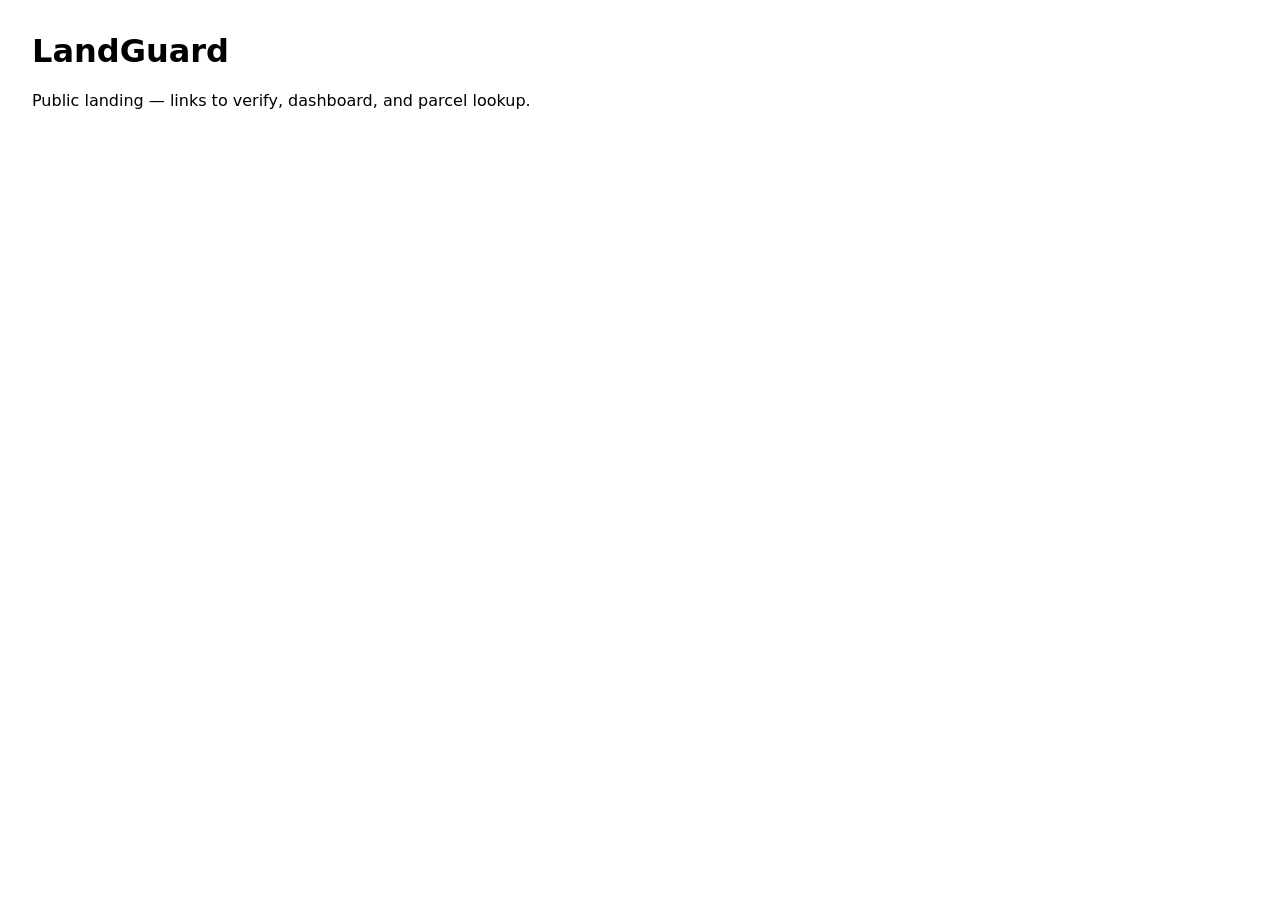
==== landguard/frontend/index.html @ 3344381e "feat: build LANDGUARD land verification foundation - add FastAPI backend and persistence layer - add" ====
<!doctype html>
<html lang="en">
  <head>
    <meta charset="utf-8" />
    <title>LandGuard</title>
    <link rel="stylesheet" href="css/main.css" />
  </head>
  <body>
    <h1>LandGuard</h1>
    <p>Public landing — links to verify, dashboard, and parcel lookup.</p>
    <script src="js/main.js"></script>
  </body>
</html>
---- landguard/frontend/css/main.css ----
/* Placeholder. Real design comes after the verification engine is solid. */
body { font-family: system-ui, sans-serif; margin: 2rem; }
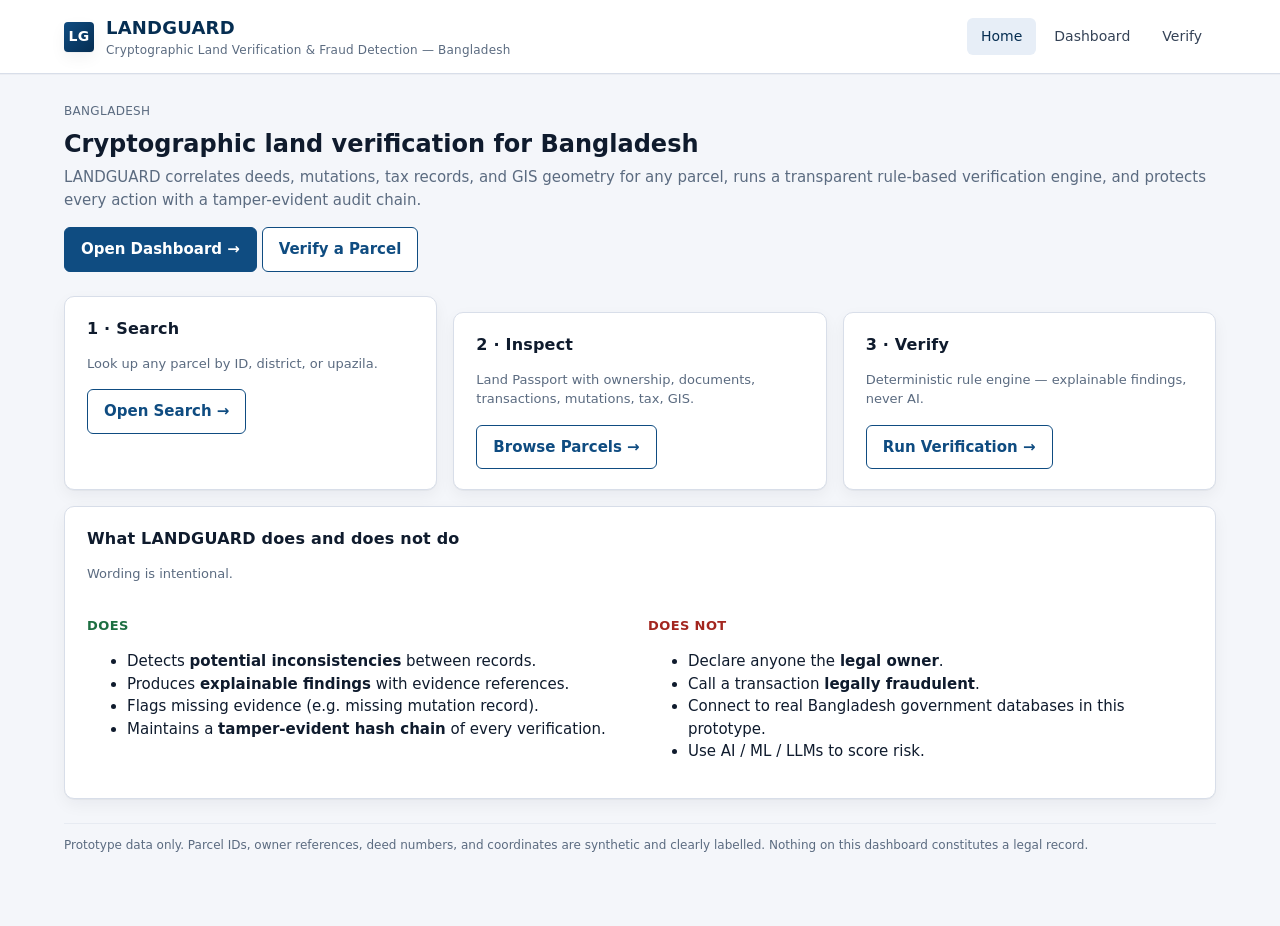
==== commit 8cd4f36d: "feat: add GIS land passport and verification dashboard - add interactive synthetic parcel map with L" ====
--- a/landguard/frontend/index.html
+++ b/landguard/frontend/index.html
@@ -2,12 +2,82 @@
 <html lang="en">
   <head>
     <meta charset="utf-8" />
-    <title>LandGuard</title>
+    <meta name="viewport" content="width=device-width,initial-scale=1" />
+    <title>LANDGUARD — Cryptographic Land Verification &amp; Fraud Detection</title>
     <link rel="stylesheet" href="css/main.css" />
   </head>
   <body>
-    <h1>LandGuard</h1>
-    <p>Public landing — links to verify, dashboard, and parcel lookup.</p>
-    <script src="js/main.js"></script>
+    <div id="nav"></div>
+
+    <div class="page">
+      <div class="page-header">
+        <div>
+          <div class="breadcrumb">Bangladesh</div>
+          <h1>Cryptographic land verification for Bangladesh</h1>
+          <p>
+            LANDGUARD correlates deeds, mutations, tax records, and GIS geometry for any parcel,
+            runs a transparent rule-based verification engine, and protects every action with a
+            tamper-evident audit chain.
+          </p>
+        </div>
+        <div>
+          <a class="btn" href="dashboard.html">Open Dashboard →</a>
+          <a class="btn secondary" href="verify.html">Verify a Parcel</a>
+        </div>
+      </div>
+
+      <div class="grid cols-3">
+        <section class="section">
+          <h2>1 · Search</h2>
+          <p class="subtle">Look up any parcel by ID, district, or upazila.</p>
+          <a class="btn secondary" href="verify.html">Open Search →</a>
+        </section>
+        <section class="section">
+          <h2>2 · Inspect</h2>
+          <p class="subtle">Land Passport with ownership, documents, transactions, mutations, tax, GIS.</p>
+          <a class="btn secondary" href="dashboard.html">Browse Parcels →</a>
+        </section>
+        <section class="section">
+          <h2>3 · Verify</h2>
+          <p class="subtle">Deterministic rule engine — explainable findings, never AI.</p>
+          <a class="btn secondary" href="dashboard.html">Run Verification →</a>
+        </section>
+      </div>
+
+      <section class="section" style="margin-top:16px;">
+        <h2>What LANDGUARD does and does not do</h2>
+        <p class="subtle">Wording is intentional.</p>
+        <div class="grid cols-2">
+          <div>
+            <h3 style="color:var(--ok);">Does</h3>
+            <ul>
+              <li>Detects <b>potential inconsistencies</b> between records.</li>
+              <li>Produces <b>explainable findings</b> with evidence references.</li>
+              <li>Flags missing evidence (e.g. missing mutation record).</li>
+              <li>Maintains a <b>tamper-evident hash chain</b> of every verification.</li>
+            </ul>
+          </div>
+          <div>
+            <h3 style="color:var(--bad);">Does not</h3>
+            <ul>
+              <li>Declare anyone the <b>legal owner</b>.</li>
+              <li>Call a transaction <b>legally fraudulent</b>.</li>
+              <li>Connect to real Bangladesh government databases in this prototype.</li>
+              <li>Use AI / ML / LLMs to score risk.</li>
+            </ul>
+          </div>
+        </div>
+      </section>
+
+      <p class="footnote">
+        Prototype data only. Parcel IDs, owner references, deed numbers, and coordinates are
+        synthetic and clearly labelled. Nothing on this dashboard constitutes a legal record.
+      </p>
+    </div>
+
+    <script src="js/layout.js"></script>
+    <script>
+      LandGuardLayout.el("nav").innerHTML = LandGuardLayout.render("home");
+    </script>
   </body>
-</html>
+</html>
--- a/landguard/frontend/css/main.css
+++ b/landguard/frontend/css/main.css
@@ -1,2 +1,474 @@
-/* Placeholder. Real design comes after the verification engine is solid. */
-body { font-family: system-ui, sans-serif; margin: 2rem; }
+/* LANDGUARD — prototype stylesheet
+ * Design goals: civic/enterprise, readable, serious. No frameworks.
+ */
+
+:root {
+  --bg: #f4f6fa;
+  --surface: #ffffff;
+  --surface-2: #f8fafc;
+  --ink: #0f1b2d;
+  --ink-2: #344256;
+  --ink-3: #5b6b80;
+  --border: #d8dee9;
+  --border-soft: #e7ebf2;
+  --brand: #0f4c81;
+  --brand-ink: #062e52;
+  --brand-soft: #e7eef7;
+  --accent: #b8860b;
+  --ok: #1d6f42;
+  --ok-soft: #e0f1e7;
+  --warn: #8a5a00;
+  --warn-soft: #fbf0d6;
+  --bad: #a3261f;
+  --bad-soft: #fbe3e1;
+  --info: #1f4f7a;
+  --info-soft: #e2ecf5;
+  --mono: ui-monospace, SFMono-Regular, Menlo, Consolas, "Liberation Mono", monospace;
+  --shadow: 0 1px 0 rgba(15,27,45,.04), 0 6px 16px rgba(15,27,45,.05);
+  --radius: 6px;
+  --radius-lg: 10px;
+}
+
+* { box-sizing: border-box; }
+html, body { margin: 0; padding: 0; }
+body {
+  font-family: ui-sans-serif, system-ui, -apple-system, "Segoe UI", Roboto,
+    "Helvetica Neue", Arial, sans-serif;
+  background: var(--bg);
+  color: var(--ink);
+  font-size: 15px;
+  line-height: 1.5;
+  -webkit-font-smoothing: antialiased;
+}
+
+a { color: var(--brand); text-decoration: none; }
+a:hover { text-decoration: underline; }
+
+code, kbd, .mono { font-family: var(--mono); font-size: 0.92em; }
+
+/* ---------- Top navigation ---------- */
+
+.topnav {
+  background: var(--surface);
+  border-bottom: 1px solid var(--border);
+  box-shadow: 0 1px 0 rgba(15,27,45,.03);
+}
+.topnav-inner {
+  max-width: 1200px;
+  margin: 0 auto;
+  padding: 14px 24px;
+  display: flex;
+  align-items: center;
+  gap: 24px;
+}
+.brand {
+  display: flex;
+  align-items: center;
+  gap: 12px;
+  font-weight: 700;
+  color: var(--brand-ink);
+  font-size: 18px;
+  letter-spacing: 0.2px;
+}
+.brand .mark {
+  width: 30px;
+  height: 30px;
+  border-radius: 4px;
+  background: linear-gradient(135deg, var(--brand) 0%, var(--brand-ink) 100%);
+  color: #fff;
+  display: inline-flex;
+  align-items: center;
+  justify-content: center;
+  font-weight: 700;
+  font-size: 14px;
+  box-shadow: var(--shadow);
+}
+.brand small { color: var(--ink-3); font-weight: 500; font-size: 12px; display: block; }
+.navlinks { display: flex; gap: 4px; margin-left: auto; flex-wrap: wrap; }
+.navlinks a {
+  padding: 8px 14px;
+  border-radius: var(--radius);
+  color: var(--ink-2);
+  font-weight: 500;
+  font-size: 14px;
+}
+.navlinks a:hover { background: var(--surface-2); text-decoration: none; }
+.navlinks a.active { background: var(--brand-soft); color: var(--brand-ink); }
+
+/* ---------- Layout ---------- */
+
+.page {
+  max-width: 1200px;
+  margin: 0 auto;
+  padding: 28px 24px 60px;
+}
+
+.page-header {
+  display: flex;
+  flex-wrap: wrap;
+  gap: 16px;
+  align-items: flex-end;
+  justify-content: space-between;
+  margin-bottom: 24px;
+}
+.page-header h1 {
+  font-size: 24px;
+  margin: 0;
+  color: var(--ink);
+}
+.page-header p { margin: 4px 0 0; color: var(--ink-3); }
+.page-header .breadcrumb {
+  font-size: 12px;
+  color: var(--ink-3);
+  margin-bottom: 6px;
+  letter-spacing: 0.3px;
+  text-transform: uppercase;
+}
+.page-header .breadcrumb a { color: var(--ink-3); }
+
+.grid { display: grid; gap: 16px; }
+.grid.cols-2 { grid-template-columns: 1fr 1fr; }
+.grid.cols-3 { grid-template-columns: repeat(3, 1fr); }
+.grid.cols-4 { grid-template-columns: repeat(4, 1fr); }
+@media (max-width: 900px) {
+  .grid.cols-2, .grid.cols-3, .grid.cols-4 { grid-template-columns: 1fr; }
+}
+
+.section {
+  background: var(--surface);
+  border: 1px solid var(--border);
+  border-radius: var(--radius-lg);
+  box-shadow: var(--shadow);
+  padding: 20px 22px;
+}
+.section h2 {
+  margin: 0 0 4px;
+  font-size: 16px;
+  color: var(--ink);
+  letter-spacing: 0.2px;
+}
+.section .subtle { color: var(--ink-3); font-size: 13px; margin-bottom: 16px; }
+.section + .section { margin-top: 16px; }
+.section h3 { margin: 16px 0 8px; font-size: 13px; color: var(--ink-3); text-transform: uppercase; letter-spacing: 0.4px; }
+
+.row { display: flex; flex-wrap: wrap; gap: 12px; }
+.row.between { justify-content: space-between; align-items: center; }
+
+/* ---------- Status pills / banners ---------- */
+
+.pill {
+  display: inline-flex;
+  align-items: center;
+  gap: 6px;
+  padding: 4px 10px;
+  border-radius: 999px;
+  font-size: 12px;
+  font-weight: 600;
+  letter-spacing: 0.3px;
+  text-transform: uppercase;
+  border: 1px solid transparent;
+}
+.pill .dot { width: 8px; height: 8px; border-radius: 50%; display: inline-block; }
+.pill.ok { background: var(--ok-soft); color: var(--ok); border-color: #c8e1d3; }
+.pill.ok .dot { background: var(--ok); }
+.pill.warn { background: var(--warn-soft); color: var(--warn); border-color: #ecd9a8; }
+.pill.warn .dot { background: var(--warn); }
+.pill.bad { background: var(--bad-soft); color: var(--bad); border-color: #eccac7; }
+.pill.bad .dot { background: var(--bad); }
+.pill.info { background: var(--info-soft); color: var(--info); border-color: #c7d6e6; }
+.pill.info .dot { background: var(--info); }
+.pill.neutral { background: var(--surface-2); color: var(--ink-2); border-color: var(--border); }
+.pill.neutral .dot { background: var(--ink-3); }
+
+.banner {
+  border-radius: var(--radius);
+  padding: 14px 18px;
+  border: 1px solid;
+  display: flex;
+  gap: 12px;
+  align-items: flex-start;
+  margin: 12px 0;
+}
+.banner.ok { background: var(--ok-soft); border-color: #c8e1d3; color: #0e4b2c; }
+.banner.warn { background: var(--warn-soft); border-color: #ecd9a8; color: #5d3f00; }
+.banner.bad { background: var(--bad-soft); border-color: #eccac7; color: #6f1a15; }
+.banner.info { background: var(--info-soft); border-color: #c7d6e6; color: #14304a; }
+.banner strong { display: block; margin-bottom: 4px; letter-spacing: 0.2px; }
+.banner .glyph {
+  flex: 0 0 24px;
+  font-weight: 700;
+  text-align: center;
+  font-size: 16px;
+  line-height: 22px;
+}
+
+/* ---------- Cards / metrics ---------- */
+
+.metric {
+  background: var(--surface);
+  border: 1px solid var(--border);
+  border-radius: var(--radius-lg);
+  padding: 18px 20px;
+  box-shadow: var(--shadow);
+}
+.metric .label {
+  font-size: 12px;
+  color: var(--ink-3);
+  text-transform: uppercase;
+  letter-spacing: 0.4px;
+}
+.metric .value {
+  font-size: 32px;
+  font-weight: 700;
+  color: var(--ink);
+  margin-top: 6px;
+  font-variant-numeric: tabular-nums;
+}
+.metric .meta { font-size: 12px; color: var(--ink-3); margin-top: 4px; }
+.metric.ok { border-top: 3px solid var(--ok); }
+.metric.warn { border-top: 3px solid var(--warn); }
+.metric.bad { border-top: 3px solid var(--bad); }
+.metric.neutral { border-top: 3px solid var(--ink-3); }
+
+/* ---------- Tables ---------- */
+
+.table-wrap { overflow-x: auto; border: 1px solid var(--border); border-radius: var(--radius); background: var(--surface); }
+table { width: 100%; border-collapse: collapse; font-size: 14px; }
+th, td { text-align: left; padding: 10px 14px; border-bottom: 1px solid var(--border-soft); }
+th { background: var(--surface-2); color: var(--ink-2); font-weight: 600; font-size: 12px; text-transform: uppercase; letter-spacing: 0.3px; }
+tr:last-child td { border-bottom: none; }
+tr:hover td { background: var(--surface-2); }
+
+/* ---------- Forms ---------- */
+
+.field { display: flex; flex-direction: column; gap: 6px; }
+.field label { font-size: 12px; color: var(--ink-3); text-transform: uppercase; letter-spacing: 0.3px; }
+.input, .select, textarea.input {
+  border: 1px solid var(--border);
+  border-radius: var(--radius);
+  background: var(--surface);
+  padding: 9px 12px;
+  font: inherit;
+  color: var(--ink);
+  width: 100%;
+}
+.input:focus, .select:focus, textarea.input:focus {
+  outline: 2px solid var(--brand-soft);
+  border-color: var(--brand);
+}
+.field .hint { font-size: 12px; color: var(--ink-3); }
+
+.btn {
+  display: inline-flex;
+  align-items: center;
+  gap: 8px;
+  border: 1px solid var(--brand);
+  background: var(--brand);
+  color: #fff;
+  padding: 10px 16px;
+  border-radius: var(--radius);
+  font-weight: 600;
+  cursor: pointer;
+  font: inherit;
+  font-weight: 600;
+}
+.btn:hover { background: var(--brand-ink); border-color: var(--brand-ink); }
+.btn:disabled { opacity: 0.6; cursor: progress; }
+.btn.secondary { background: var(--surface); color: var(--brand); }
+.btn.secondary:hover { background: var(--brand-soft); color: var(--brand-ink); }
+.btn.danger { background: var(--bad); border-color: var(--bad); }
+.btn.danger:hover { background: #7d1c17; border-color: #7d1c17; }
+
+/* ---------- Map ---------- */
+
+#map, .map {
+  width: 100%;
+  height: 360px;
+  border: 1px solid var(--border);
+  border-radius: var(--radius);
+  background: #e8eef4;
+}
+.map.small { height: 220px; }
+.leaflet-popup-content { font-family: inherit; }
+.map-popup-title { font-weight: 700; margin-bottom: 4px; }
+.map-popup-meta { color: var(--ink-3); font-size: 12px; }
+.map-popup-link { margin-top: 8px; display: inline-block; }
+
+/* ---------- Search ---------- */
+
+.search-bar {
+  display: flex;
+  gap: 10px;
+  align-items: end;
+  flex-wrap: wrap;
+}
+.search-bar .field { flex: 1 1 180px; min-width: 160px; }
+.search-bar .btn { align-self: stretch; }
+
+.result-list { display: grid; gap: 10px; }
+.result-card {
+  background: var(--surface);
+  border: 1px solid var(--border);
+  border-radius: var(--radius);
+  padding: 14px 16px;
+  cursor: pointer;
+  display: flex;
+  gap: 14px;
+  align-items: center;
+  transition: border-color .15s, box-shadow .15s;
+}
+.result-card:hover { border-color: var(--brand); box-shadow: 0 0 0 3px var(--brand-soft); }
+.result-card .id { font-family: var(--mono); font-weight: 600; color: var(--brand-ink); }
+.result-card .meta { color: var(--ink-3); font-size: 13px; margin-top: 2px; }
+.result-card .area { margin-left: auto; font-weight: 600; color: var(--ink); font-variant-numeric: tabular-nums; }
+.result-card .right { margin-left: auto; display: flex; flex-direction: column; align-items: flex-end; gap: 4px; }
+
+/* ---------- Passport detail rows ---------- */
+
+.kv { display: grid; grid-template-columns: 180px 1fr; gap: 6px 16px; font-size: 14px; }
+.kv dt { color: var(--ink-3); font-weight: 500; }
+.kv dd { margin: 0; color: var(--ink); }
+
+.identity-grid { display: grid; grid-template-columns: repeat(4, 1fr); gap: 14px; }
+@media (max-width: 900px) { .identity-grid { grid-template-columns: repeat(2, 1fr); } }
+@media (max-width: 600px) { .identity-grid { grid-template-columns: 1fr; } }
+.identity-grid .item { background: var(--surface-2); border: 1px solid var(--border-soft); border-radius: var(--radius); padding: 12px 14px; }
+.identity-grid .item .label { font-size: 11px; color: var(--ink-3); text-transform: uppercase; letter-spacing: 0.4px; }
+.identity-grid .item .value { font-size: 16px; font-weight: 600; color: var(--ink); margin-top: 2px; word-break: break-word; }
+
+.ownership-list { display: flex; flex-direction: column; gap: 10px; }
+.ownership-row {
+  display: flex;
+  gap: 14px;
+  align-items: center;
+  border: 1px solid var(--border-soft);
+  background: var(--surface-2);
+  padding: 10px 14px;
+  border-radius: var(--radius);
+}
+.ownership-row .name { font-weight: 600; color: var(--ink); }
+.ownership-row .id { font-family: var(--mono); color: var(--ink-3); font-size: 12px; }
+.ownership-row .bar {
+  flex: 1;
+  height: 8px;
+  background: var(--border-soft);
+  border-radius: 4px;
+  overflow: hidden;
+}
+.ownership-row .bar > div { height: 100%; background: var(--brand); }
+.ownership-row .pct { font-weight: 600; color: var(--ink-2); min-width: 50px; text-align: right; font-variant-numeric: tabular-nums; }
+
+/* ---------- Findings ---------- */
+
+.findings { display: flex; flex-direction: column; gap: 12px; }
+.finding {
+  border: 1px solid var(--border-soft);
+  background: var(--surface-2);
+  border-radius: var(--radius);
+  padding: 14px 16px;
+  border-left: 4px solid var(--ink-3);
+}
+.finding.ok { border-left-color: var(--ok); }
+.finding.warn { border-left-color: var(--warn); }
+.finding.fail { border-left-color: var(--bad); }
+.finding-header { display: flex; flex-wrap: wrap; gap: 8px; align-items: center; margin-bottom: 6px; }
+.finding-header .code { font-family: var(--mono); font-weight: 600; color: var(--ink); font-size: 13px; }
+.finding .message { color: var(--ink); font-size: 14px; }
+.finding .evidence-list { margin-top: 10px; display: grid; gap: 6px; }
+.finding .evidence-item {
+  border: 1px solid var(--border-soft);
+  background: var(--surface);
+  border-radius: 4px;
+  padding: 8px 12px;
+  font-size: 13px;
+}
+.finding .evidence-item .source {
+  font-family: var(--mono);
+  color: var(--brand-ink);
+  font-size: 11px;
+  text-transform: uppercase;
+  letter-spacing: 0.3px;
+  margin-bottom: 4px;
+}
+.finding .evidence-item pre {
+  margin: 0;
+  font-family: var(--mono);
+  font-size: 12px;
+  color: var(--ink-2);
+  white-space: pre-wrap;
+  word-break: break-word;
+}
+
+/* ---------- Audit trail ---------- */
+
+.audit-row {
+  display: grid;
+  grid-template-columns: 60px 1fr;
+  gap: 14px;
+  padding: 12px 0;
+  border-bottom: 1px solid var(--border-soft);
+}
+.audit-row:last-child { border-bottom: none; }
+.audit-row .seq { font-family: var(--mono); color: var(--ink-3); font-weight: 600; }
+.audit-row .hash { font-family: var(--mono); font-size: 11px; color: var(--ink-3); word-break: break-all; }
+.audit-row .hash b { color: var(--ink-2); font-weight: 600; }
+
+/* ---------- Misc ---------- */
+
+.muted { color: var(--ink-3); }
+.empty-state {
+  border: 1px dashed var(--border);
+  border-radius: var(--radius);
+  padding: 20px;
+  color: var(--ink-3);
+  text-align: center;
+  background: var(--surface-2);
+}
+.kbd { font-family: var(--mono); background: var(--surface-2); padding: 1px 6px; border-radius: 4px; border: 1px solid var(--border); font-size: 12px; }
+
+.spinner {
+  width: 14px;
+  height: 14px;
+  border: 2px solid rgba(255,255,255,.4);
+  border-top-color: #fff;
+  border-radius: 50%;
+  animation: spin 0.8s linear infinite;
+  display: inline-block;
+}
+.spinner.dark {
+  border-color: rgba(15,27,45,.15);
+  border-top-color: var(--brand);
+}
+@keyframes spin { to { transform: rotate(360deg); } }
+
+.notice {
+  background: var(--brand-soft);
+  border: 1px solid #c2d3ea;
+  color: var(--brand-ink);
+  border-radius: var(--radius);
+  padding: 10px 14px;
+  font-size: 13px;
+}
+.notice b { display: inline-block; margin-right: 6px; }
+
+.footnote {
+  color: var(--ink-3);
+  font-size: 12px;
+  margin-top: 24px;
+  border-top: 1px solid var(--border-soft);
+  padding-top: 12px;
+}
+
+.divider { height: 1px; background: var(--border-soft); margin: 16px 0; border: none; }
+
+.tag-row { display: flex; gap: 6px; flex-wrap: wrap; }
+.tag {
+  display: inline-block;
+  font-size: 11px;
+  padding: 2px 8px;
+  border-radius: 999px;
+  background: var(--surface-2);
+  border: 1px solid var(--border-soft);
+  color: var(--ink-2);
+  font-family: var(--mono);
+}
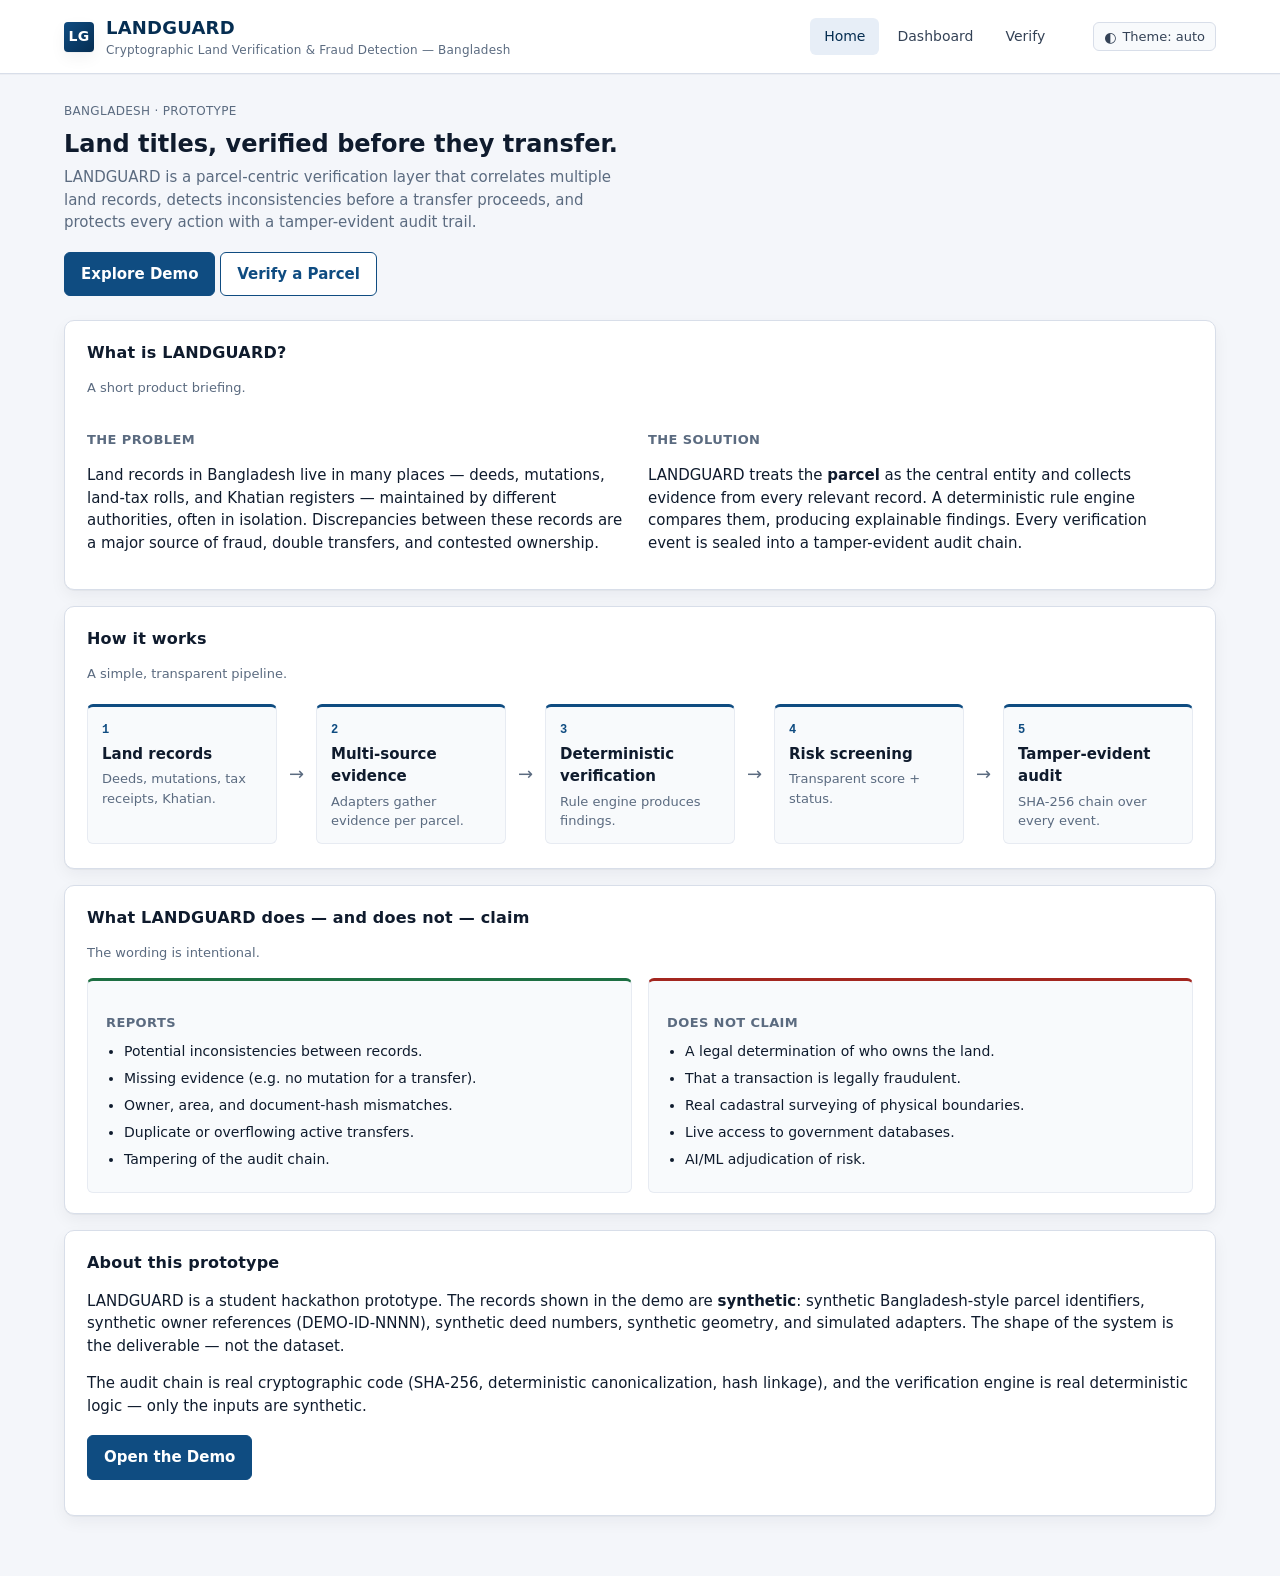
==== commit bb5395be: "feat: demo hardening, reset/tamper scripts, dark mode, docs - backend/reset.py: one-command canonica" ====
--- a/landguard/frontend/index.html
+++ b/landguard/frontend/index.html
@@ -3,7 +3,7 @@
   <head>
     <meta charset="utf-8" />
     <meta name="viewport" content="width=device-width,initial-scale=1" />
-    <title>LANDGUARD — Cryptographic Land Verification &amp; Fraud Detection</title>
+    <title>LANDGUARD — Digital Land Verification &amp; Integrity Platform</title>
     <link rel="stylesheet" href="css/main.css" />
   </head>
   <body>
@@ -12,67 +12,128 @@
     <div class="page">
       <div class="page-header">
         <div>
-          <div class="breadcrumb">Bangladesh</div>
-          <h1>Cryptographic land verification for Bangladesh</h1>
-          <p>
-            LANDGUARD correlates deeds, mutations, tax records, and GIS geometry for any parcel,
-            runs a transparent rule-based verification engine, and protects every action with a
-            tamper-evident audit chain.
+          <div class="breadcrumb">Bangladesh &middot; Prototype</div>
+          <h1>Land titles, verified before they transfer.</h1>
+          <p style="max-width:60ch;">
+            LANDGUARD is a parcel-centric verification layer that correlates
+            multiple land records, detects inconsistencies before a transfer
+            proceeds, and protects every action with a tamper-evident audit trail.
           </p>
-        </div>
-        <div>
-          <a class="btn" href="dashboard.html">Open Dashboard →</a>
-          <a class="btn secondary" href="verify.html">Verify a Parcel</a>
+          <p style="margin-top:18px;">
+            <a class="btn" href="dashboard.html">Explore Demo</a>
+            <a class="btn secondary" href="verify.html">Verify a Parcel</a>
+          </p>
         </div>
       </div>
 
-      <div class="grid cols-3">
-        <section class="section">
-          <h2>1 · Search</h2>
-          <p class="subtle">Look up any parcel by ID, district, or upazila.</p>
-          <a class="btn secondary" href="verify.html">Open Search →</a>
-        </section>
-        <section class="section">
-          <h2>2 · Inspect</h2>
-          <p class="subtle">Land Passport with ownership, documents, transactions, mutations, tax, GIS.</p>
-          <a class="btn secondary" href="dashboard.html">Browse Parcels →</a>
-        </section>
-        <section class="section">
-          <h2>3 · Verify</h2>
-          <p class="subtle">Deterministic rule engine — explainable findings, never AI.</p>
-          <a class="btn secondary" href="dashboard.html">Run Verification →</a>
-        </section>
-      </div>
+      <section class="section">
+        <h2>What is LANDGUARD?</h2>
+        <p class="subtle">A short product briefing.</p>
+        <div class="grid cols-2">
+          <div>
+            <h3>The problem</h3>
+            <p>
+              Land records in Bangladesh live in many places — deeds,
+              mutations, land-tax rolls, and Khatian registers — maintained
+              by different authorities, often in isolation. Discrepancies
+              between these records are a major source of fraud, double
+              transfers, and contested ownership.
+            </p>
+          </div>
+          <div>
+            <h3>The solution</h3>
+            <p>
+              LANDGUARD treats the <b>parcel</b> as the central entity and
+              collects evidence from every relevant record. A deterministic
+              rule engine compares them, producing explainable findings.
+              Every verification event is sealed into a tamper-evident
+              audit chain.
+            </p>
+          </div>
+        </div>
+      </section>
 
       <section class="section" style="margin-top:16px;">
-        <h2>What LANDGUARD does and does not do</h2>
-        <p class="subtle">Wording is intentional.</p>
+        <h2>How it works</h2>
+        <p class="subtle">A simple, transparent pipeline.</p>
+        <div class="flow">
+          <div class="flow-step">
+            <div class="flow-num">1</div>
+            <div class="flow-title">Land records</div>
+            <div class="flow-sub">Deeds, mutations, tax receipts, Khatian.</div>
+          </div>
+          <div class="flow-arrow">→</div>
+          <div class="flow-step">
+            <div class="flow-num">2</div>
+            <div class="flow-title">Multi-source evidence</div>
+            <div class="flow-sub">Adapters gather evidence per parcel.</div>
+          </div>
+          <div class="flow-arrow">→</div>
+          <div class="flow-step">
+            <div class="flow-num">3</div>
+            <div class="flow-title">Deterministic verification</div>
+            <div class="flow-sub">Rule engine produces findings.</div>
+          </div>
+          <div class="flow-arrow">→</div>
+          <div class="flow-step">
+            <div class="flow-num">4</div>
+            <div class="flow-title">Risk screening</div>
+            <div class="flow-sub">Transparent score + status.</div>
+          </div>
+          <div class="flow-arrow">→</div>
+          <div class="flow-step">
+            <div class="flow-num">5</div>
+            <div class="flow-title">Tamper-evident audit</div>
+            <div class="flow-sub">SHA-256 chain over every event.</div>
+          </div>
+        </div>
+      </section>
+
+      <section class="section" style="margin-top:16px;">
+        <h2>What LANDGUARD does &mdash; and does not &mdash; claim</h2>
+        <p class="subtle">The wording is intentional.</p>
         <div class="grid cols-2">
-          <div>
-            <h3 style="color:var(--ok);">Does</h3>
+          <div class="claims-card ok-card">
+            <h3 class="ok-h">Reports</h3>
             <ul>
-              <li>Detects <b>potential inconsistencies</b> between records.</li>
-              <li>Produces <b>explainable findings</b> with evidence references.</li>
-              <li>Flags missing evidence (e.g. missing mutation record).</li>
-              <li>Maintains a <b>tamper-evident hash chain</b> of every verification.</li>
+              <li>Potential inconsistencies between records.</li>
+              <li>Missing evidence (e.g. no mutation for a transfer).</li>
+              <li>Owner, area, and document-hash mismatches.</li>
+              <li>Duplicate or overflowing active transfers.</li>
+              <li>Tampering of the audit chain.</li>
             </ul>
           </div>
-          <div>
-            <h3 style="color:var(--bad);">Does not</h3>
+          <div class="claims-card bad-card">
+            <h3 class="bad-h">Does not claim</h3>
             <ul>
-              <li>Declare anyone the <b>legal owner</b>.</li>
-              <li>Call a transaction <b>legally fraudulent</b>.</li>
-              <li>Connect to real Bangladesh government databases in this prototype.</li>
-              <li>Use AI / ML / LLMs to score risk.</li>
+              <li>A legal determination of who owns the land.</li>
+              <li>That a transaction is legally fraudulent.</li>
+              <li>Real cadastral surveying of physical boundaries.</li>
+              <li>Live access to government databases.</li>
+              <li>AI/ML adjudication of risk.</li>
             </ul>
           </div>
         </div>
       </section>
 
-      <p class="footnote">
-        Prototype data only. Parcel IDs, owner references, deed numbers, and coordinates are
-        synthetic and clearly labelled. Nothing on this dashboard constitutes a legal record.
-      </p>
+      <section class="section" style="margin-top:16px;">
+        <h2>About this prototype</h2>
+        <p>
+          LANDGUARD is a student hackathon prototype. The records shown in the
+          demo are <b>synthetic</b>: synthetic Bangladesh-style parcel identifiers,
+          synthetic owner references (DEMO-ID-NNNN), synthetic deed numbers,
+          synthetic geometry, and simulated adapters. The shape of the system
+          is the deliverable &mdash; not the dataset.
+        </p>
+        <p>
+          The audit chain is real cryptographic code (SHA-256, deterministic
+          canonicalization, hash linkage), and the verification engine is real
+          deterministic logic &mdash; only the inputs are synthetic.
+        </p>
+        <p style="margin-top:18px;">
+          <a class="btn" href="dashboard.html">Open the Demo</a>
+        </p>
+      </section>
     </div>
 
     <script src="js/layout.js"></script>
--- a/landguard/frontend/css/main.css
+++ b/landguard/frontend/css/main.css
@@ -23,10 +23,78 @@
   --bad-soft: #fbe3e1;
   --info: #1f4f7a;
   --info-soft: #e2ecf5;
+  --nav-bg: #ffffff;
+  --nav-border: #d8dee9;
+  --banner-info-bg: #e2ecf5;
+  --banner-info-ink: #1f4f7a;
+  --map-tile-attr: #5b6b80;
+  --shadow: 0 1px 0 rgba(15,27,45,.04), 0 6px 16px rgba(15,27,45,.05);
+  --shadow-strong: 0 2px 8px rgba(15,27,45,.12);
   --mono: ui-monospace, SFMono-Regular, Menlo, Consolas, "Liberation Mono", monospace;
-  --shadow: 0 1px 0 rgba(15,27,45,.04), 0 6px 16px rgba(15,27,45,.05);
   --radius: 6px;
   --radius-lg: 10px;
+}
+
+[data-theme="dark"], :root[data-theme="dark"] {
+  --bg: #0b1220;
+  --surface: #131c2e;
+  --surface-2: #0f1828;
+  --ink: #e6edf7;
+  --ink-2: #b8c4d6;
+  --ink-3: #8b9bb3;
+  --border: #2a3650;
+  --border-soft: #1f2a40;
+  --brand: #4d9be0;
+  --brand-ink: #9ec5ed;
+  --brand-soft: #18263d;
+  --accent: #d4a33a;
+  --ok: #5cc28f;
+  --ok-soft: #14332a;
+  --warn: #e0a93a;
+  --warn-soft: #3a2f12;
+  --bad: #ef6b6b;
+  --bad-soft: #3b1717;
+  --info: #4d9be0;
+  --info-soft: #15263d;
+  --nav-bg: #0f1828;
+  --nav-border: #1f2a40;
+  --banner-info-bg: #15263d;
+  --banner-info-ink: #9ec5ed;
+  --map-tile-attr: #8b9bb3;
+  --shadow: 0 1px 0 rgba(0,0,0,.4), 0 6px 18px rgba(0,0,0,.5);
+  --shadow-strong: 0 2px 12px rgba(0,0,0,.7);
+}
+
+@media (prefers-color-scheme: dark) {
+  :root:not([data-theme="light"]) {
+    --bg: #0b1220;
+    --surface: #131c2e;
+    --surface-2: #0f1828;
+    --ink: #e6edf7;
+    --ink-2: #b8c4d6;
+    --ink-3: #8b9bb3;
+    --border: #2a3650;
+    --border-soft: #1f2a40;
+    --brand: #4d9be0;
+    --brand-ink: #9ec5ed;
+    --brand-soft: #18263d;
+    --accent: #d4a33a;
+    --ok: #5cc28f;
+    --ok-soft: #14332a;
+    --warn: #e0a93a;
+    --warn-soft: #3a2f12;
+    --bad: #ef6b6b;
+    --bad-soft: #3b1717;
+    --info: #4d9be0;
+    --info-soft: #15263d;
+    --nav-bg: #0f1828;
+    --nav-border: #1f2a40;
+    --banner-info-bg: #15263d;
+    --banner-info-ink: #9ec5ed;
+    --map-tile-attr: #8b9bb3;
+    --shadow: 0 1px 0 rgba(0,0,0,.4), 0 6px 18px rgba(0,0,0,.5);
+    --shadow-strong: 0 2px 12px rgba(0,0,0,.7);
+  }
 }
 
 * { box-sizing: border-box; }
@@ -94,6 +162,23 @@
 }
 .navlinks a:hover { background: var(--surface-2); text-decoration: none; }
 .navlinks a.active { background: var(--brand-soft); color: var(--brand-ink); }
+
+.theme-toggle {
+  margin-left: 10px;
+  background: var(--surface-2);
+  border: 1px solid var(--border);
+  color: var(--ink-2);
+  border-radius: var(--radius);
+  padding: 6px 10px;
+  font-size: 13px;
+  cursor: pointer;
+  display: inline-flex;
+  align-items: center;
+  gap: 6px;
+  font-family: inherit;
+}
+.theme-toggle:hover { background: var(--brand-soft); color: var(--brand-ink); }
+.theme-toggle .ico { font-size: 14px; line-height: 1; }
 
 /* ---------- Layout ---------- */
 
@@ -189,10 +274,10 @@
   align-items: flex-start;
   margin: 12px 0;
 }
-.banner.ok { background: var(--ok-soft); border-color: #c8e1d3; color: #0e4b2c; }
-.banner.warn { background: var(--warn-soft); border-color: #ecd9a8; color: #5d3f00; }
-.banner.bad { background: var(--bad-soft); border-color: #eccac7; color: #6f1a15; }
-.banner.info { background: var(--info-soft); border-color: #c7d6e6; color: #14304a; }
+.banner.ok { background: var(--ok-soft); border-color: var(--ok); color: var(--ok); }
+.banner.warn { background: var(--warn-soft); border-color: var(--warn); color: var(--warn); }
+.banner.bad { background: var(--bad-soft); border-color: var(--bad); color: var(--bad); }
+.banner.info { background: var(--info-soft); border-color: var(--info); color: var(--info); }
 .banner strong { display: block; margin-bottom: 4px; letter-spacing: 0.2px; }
 .banner .glyph {
   flex: 0 0 24px;
@@ -286,13 +371,57 @@
   height: 360px;
   border: 1px solid var(--border);
   border-radius: var(--radius);
-  background: #e8eef4;
+  background: var(--surface-2);
 }
 .map.small { height: 220px; }
 .leaflet-popup-content { font-family: inherit; }
+.leaflet-popup-content-wrapper {
+  background: var(--surface);
+  color: var(--ink);
+}
+.leaflet-popup-tip { background: var(--surface); }
 .map-popup-title { font-weight: 700; margin-bottom: 4px; }
 .map-popup-meta { color: var(--ink-3); font-size: 12px; }
 .map-popup-link { margin-top: 8px; display: inline-block; }
+
+[data-theme="dark"] .leaflet-control-zoom a,
+:root[data-theme="dark"] .leaflet-control-zoom a {
+  background: var(--surface);
+  color: var(--ink);
+  border-color: var(--border);
+}
+[data-theme="dark"] .leaflet-bar,
+:root[data-theme="dark"] .leaflet-bar {
+  border-color: var(--border);
+  box-shadow: var(--shadow);
+}
+[data-theme="dark"] .leaflet-control-attribution,
+:root[data-theme="dark"] .leaflet-control-attribution {
+  background: rgba(15,24,40,0.85);
+  color: var(--ink-2);
+}
+[data-theme="dark"] .leaflet-control-attribution a,
+:root[data-theme="dark"] .leaflet-control-attribution a {
+  color: var(--brand-ink);
+}
+@media (prefers-color-scheme: dark) {
+  :root:not([data-theme="light"]) .leaflet-control-zoom a {
+    background: var(--surface);
+    color: var(--ink);
+    border-color: var(--border);
+  }
+  :root:not([data-theme="light"]) .leaflet-bar {
+    border-color: var(--border);
+    box-shadow: var(--shadow);
+  }
+  :root:not([data-theme="light"]) .leaflet-control-attribution {
+    background: rgba(15,24,40,0.85);
+    color: var(--ink-2);
+  }
+  :root:not([data-theme="light"]) .leaflet-control-attribution a {
+    color: var(--brand-ink);
+  }
+}
 
 /* ---------- Search ---------- */
 
@@ -443,7 +572,7 @@
 
 .notice {
   background: var(--brand-soft);
-  border: 1px solid #c2d3ea;
+  border: 1px solid var(--brand);
   color: var(--brand-ink);
   border-radius: var(--radius);
   padding: 10px 14px;
@@ -471,4 +600,131 @@
   border: 1px solid var(--border-soft);
   color: var(--ink-2);
   font-family: var(--mono);
-}+}
+
+/* ---------- Flow diagram (landing page) ---------- */
+
+.flow {
+  display: flex;
+  gap: 8px;
+  align-items: stretch;
+  flex-wrap: wrap;
+  padding: 4px 0;
+}
+.flow-step {
+  flex: 1 1 150px;
+  background: var(--surface-2);
+  border: 1px solid var(--border-soft);
+  border-top: 3px solid var(--brand);
+  border-radius: var(--radius);
+  padding: 14px 14px 12px;
+}
+.flow-num {
+  font-family: var(--mono);
+  font-weight: 700;
+  color: var(--brand);
+  font-size: 12px;
+  letter-spacing: 0.4px;
+  margin-bottom: 4px;
+}
+.flow-title {
+  font-weight: 700;
+  color: var(--ink);
+  margin-bottom: 4px;
+}
+.flow-sub {
+  font-size: 13px;
+  color: var(--ink-3);
+}
+.flow-arrow {
+  align-self: center;
+  color: var(--ink-3);
+  font-size: 18px;
+  padding: 0 4px;
+}
+
+/* ---------- Claims cards ---------- */
+
+.claims-card {
+  background: var(--surface-2);
+  border: 1px solid var(--border-soft);
+  border-radius: var(--radius);
+  padding: 16px 18px;
+}
+.claims-card ul { margin: 6px 0 0; padding-left: 18px; color: var(--ink); }
+.claims-card li { margin-bottom: 6px; font-size: 14px; }
+.ok-card { border-top: 3px solid var(--ok); }
+.bad-card { border-top: 3px solid var(--bad); }
+.ok-h { color: var(--ok); }
+.bad-h { color: var(--bad); }
+
+/* ---------- Scenario picker (dashboard) ---------- */
+
+.scenario-grid {
+  display: grid;
+  grid-template-columns: repeat(auto-fit, minmax(220px, 1fr));
+  gap: 12px;
+}
+.scenario-card {
+  border: 1px solid var(--border);
+  background: var(--surface);
+  border-radius: var(--radius);
+  padding: 14px 16px;
+  display: flex;
+  flex-direction: column;
+  gap: 8px;
+  cursor: pointer;
+  transition: border-color .15s, box-shadow .15s;
+}
+.scenario-card:hover { border-color: var(--brand); box-shadow: 0 0 0 3px var(--brand-soft); }
+.scenario-card .name { font-weight: 700; color: var(--ink); }
+.scenario-card .desc { font-size: 13px; color: var(--ink-3); }
+.scenario-card .id { font-family: var(--mono); color: var(--brand-ink); font-size: 12px; }
+
+/* ---------- Hero (landing) ---------- */
+
+.hero-eyebrow {
+  font-family: var(--mono);
+  color: var(--brand);
+  letter-spacing: 0.5px;
+  font-size: 12px;
+  text-transform: uppercase;
+  margin-bottom: 8px;
+}
+
+/* ---------- Audit chain card ---------- */
+
+.audit-chain-card {
+  border: 1px solid var(--border);
+  background: var(--surface-2);
+  border-radius: var(--radius);
+  padding: 16px 18px;
+  display: flex;
+  flex-wrap: wrap;
+  gap: 16px;
+  align-items: center;
+  justify-content: space-between;
+  margin-bottom: 14px;
+}
+.audit-chain-card.ok { border-left: 4px solid var(--ok); }
+.audit-chain-card.bad { border-left: 4px solid var(--bad); }
+.audit-chain-card .label { font-size: 12px; color: var(--ink-3); text-transform: uppercase; letter-spacing: 0.4px; }
+.audit-chain-card .value { font-size: 22px; font-weight: 700; color: var(--ink); margin-top: 2px; }
+.audit-chain-card .desc { color: var(--ink-3); font-size: 13px; max-width: 460px; }
+
+details.hash-details { font-size: 12px; color: var(--ink-3); }
+details.hash-details summary { cursor: pointer; padding: 4px 0; color: var(--brand); font-family: var(--mono); }
+details.hash-details pre {
+  margin: 6px 0 0;
+  padding: 8px 12px;
+  background: var(--surface);
+  border: 1px solid var(--border-soft);
+  border-radius: 4px;
+  font-family: var(--mono);
+  font-size: 11px;
+  word-break: break-all;
+  white-space: pre-wrap;
+}
+
+/* ---------- Two column or inline text ---------- */
+.cols-tight { column-gap: 24px; }
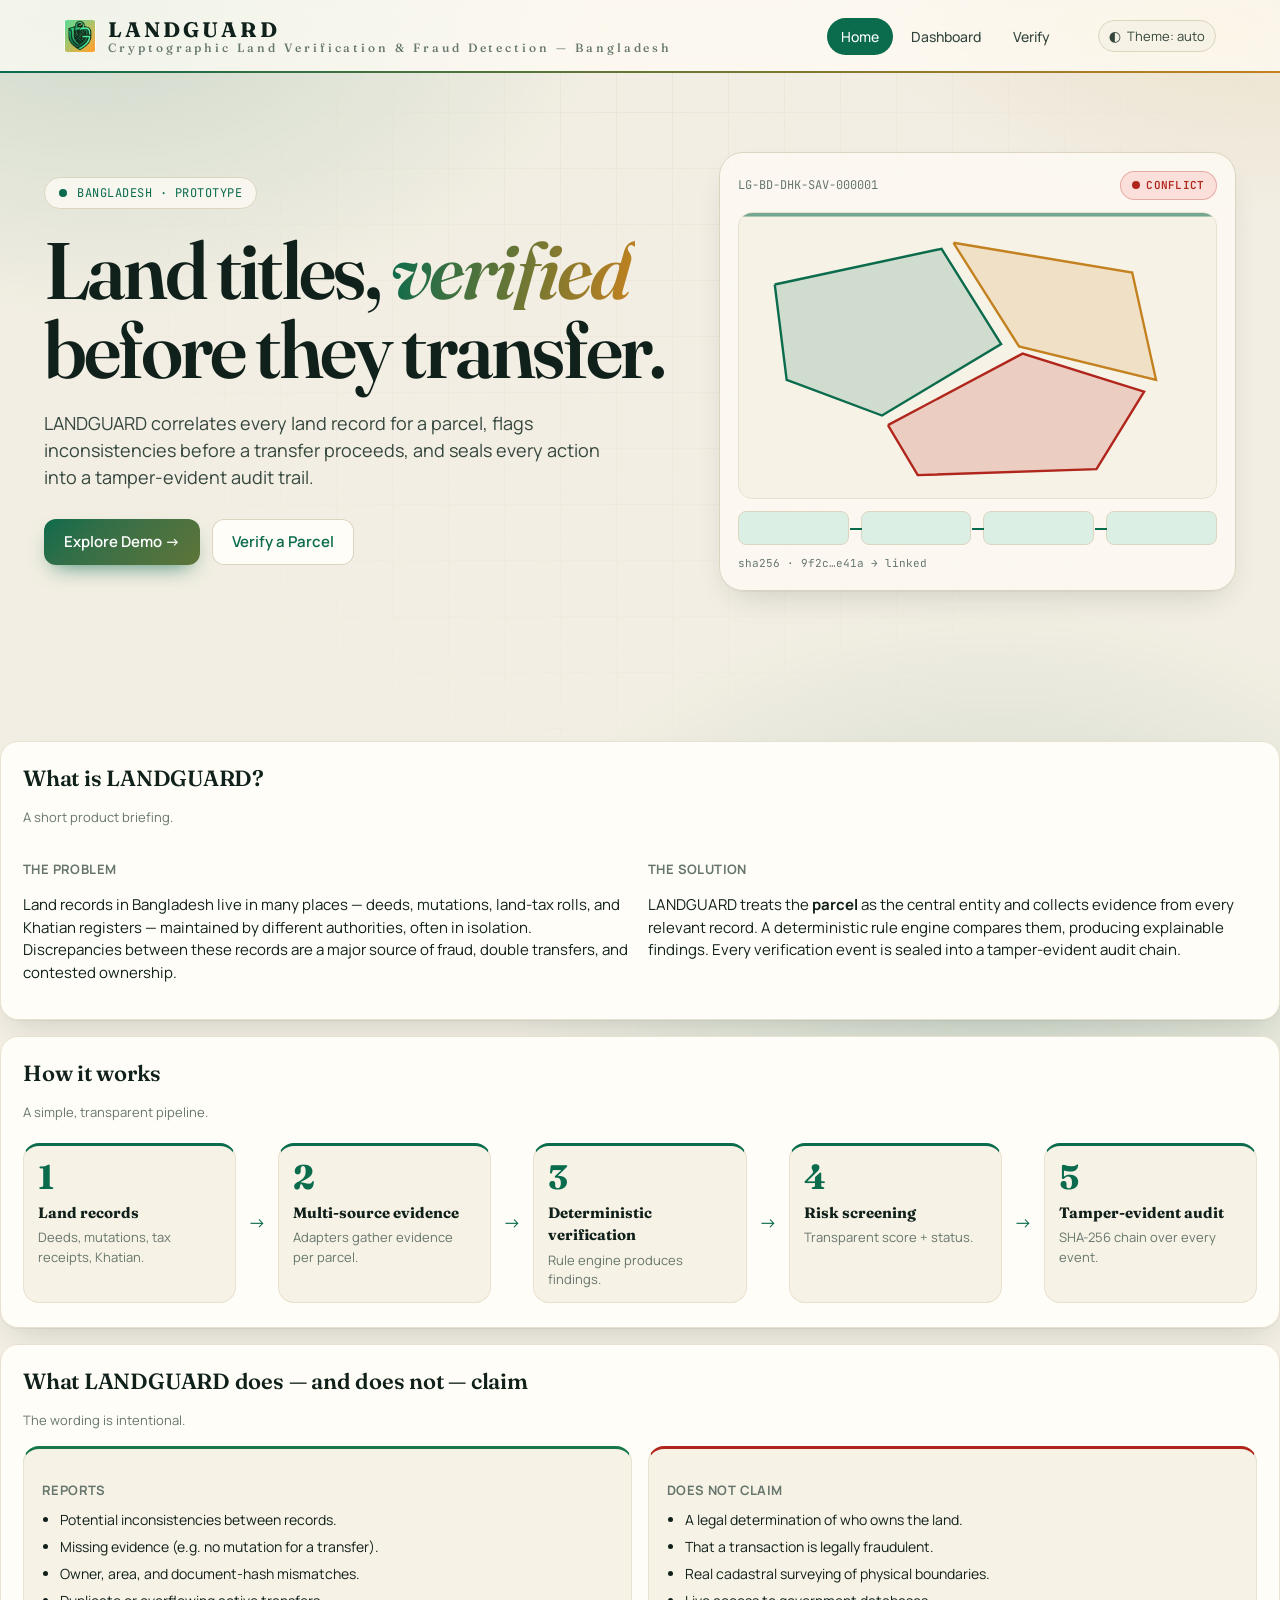
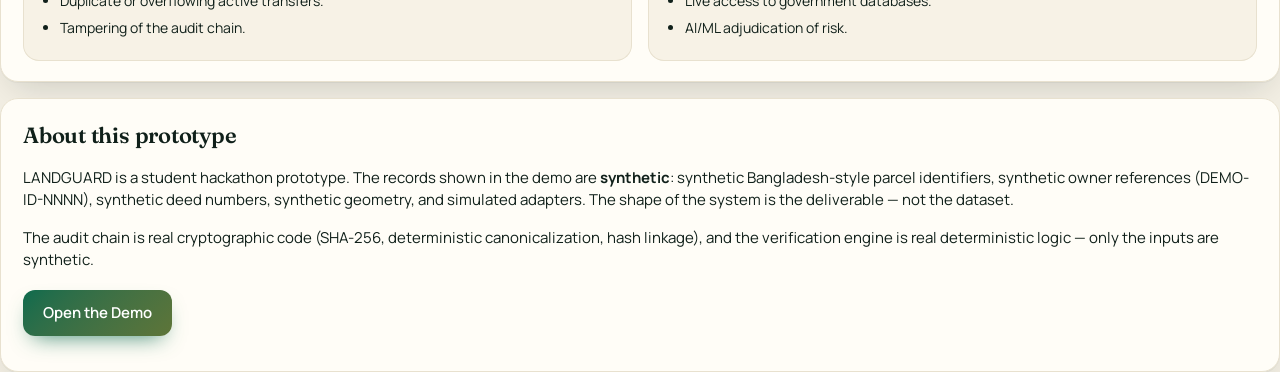
==== commit 30b5861e: "feat: refresh button, evidence cards, dark mode polish, favicon, brand logo Dashboard - Refresh butt" ====
--- a/landguard/frontend/index.html
+++ b/landguard/frontend/index.html
@@ -4,26 +4,47 @@
     <meta charset="utf-8" />
     <meta name="viewport" content="width=device-width,initial-scale=1" />
     <title>LANDGUARD — Digital Land Verification &amp; Integrity Platform</title>
+    <link rel="icon" type="image/x-icon" href="favicon.ico" />
+    <link rel="icon" type="image/png" sizes="32x32" href="favicon-32.png" />
+    <link rel="icon" type="image/png" sizes="16x16" href="favicon-16.png" />
+    <link rel="apple-touch-icon" sizes="180x180" href="apple-touch-icon.png" />
     <link rel="stylesheet" href="css/main.css" />
+    <link rel="stylesheet" href="css/theme.css" />
   </head>
   <body>
     <div id="nav"></div>
 
     <div class="page">
-      <div class="page-header">
-        <div>
-          <div class="breadcrumb">Bangladesh &middot; Prototype</div>
-          <h1>Land titles, verified before they transfer.</h1>
-          <p style="max-width:60ch;">
-            LANDGUARD is a parcel-centric verification layer that correlates
-            multiple land records, detects inconsistencies before a transfer
-            proceeds, and protects every action with a tamper-evident audit trail.
-          </p>
-          <p style="margin-top:18px;">
-            <a class="btn" href="dashboard.html">Explore Demo</a>
-            <a class="btn secondary" href="verify.html">Verify a Parcel</a>
-          </p>
-        </div>
+      <section class="hero">
+  <div>
+    <div class="hero-eyebrow"><i></i>Bangladesh &middot; Prototype</div>
+    <h1>Land titles, <em>verified</em> before they transfer.</h1>
+    <p class="lead">
+      LANDGUARD correlates every land record for a parcel, flags
+      inconsistencies before a transfer proceeds, and seals every
+      action into a tamper-evident audit trail.
+    </p>
+    <div class="hero-cta">
+      <a class="btn" href="dashboard.html">Explore Demo &rarr;</a>
+      <a class="btn secondary" href="verify.html">Verify a Parcel</a>
+    </div>
+  </div>
+
+  <div class="hero-art" aria-hidden="true">
+    <div class="art-top">
+      <span>LG-BD-DHK-SAV-000001</span>
+      <span class="pill bad"><span class="dot"></span>Conflict</span>
+    </div>
+    <svg class="art-map" viewBox="0 0 400 240">
+      <path class="p1" d="M30 60 L170 30 L220 110 L120 170 L40 140Z"/>
+      <path class="p2" d="M180 25 L330 50 L350 140 L235 112Z"/>
+      <path class="p3" d="M125 178 L238 118 L340 150 L300 215 L150 220Z"/>
+      <rect class="scan" x="0" y="0" width="400" height="3"/>
+    </svg>
+    <div class="art-chain"><i></i><i></i><i></i><i></i></div>
+    <div class="art-hash">sha256 &middot; 9f2c&hellip;e41a &rarr; linked</div>
+  </div>
+</section>
       </div>
 
       <section class="section">
@@ -140,5 +161,6 @@
     <script>
       LandGuardLayout.el("nav").innerHTML = LandGuardLayout.render("home");
     </script>
+    <script src="js/fx.js"></script>
   </body>
 </html>
--- a/landguard/frontend/css/main.css
+++ b/landguard/frontend/css/main.css
@@ -138,6 +138,23 @@
   font-size: 18px;
   letter-spacing: 0.2px;
 }
+.brand-home {
+  text-decoration: none;
+  color: inherit;
+  cursor: pointer;
+  border-radius: var(--radius);
+  padding: 4px 8px 4px 6px;
+  margin-left: -6px;
+  transition: background-color .15s ease;
+}
+.brand-home:hover {
+  background: var(--surface-2);
+  text-decoration: none;
+}
+.brand-home:focus-visible {
+  outline: 2px solid var(--brand);
+  outline-offset: 2px;
+}
 .brand .mark {
   width: 30px;
   height: 30px;
@@ -151,7 +168,24 @@
   font-size: 14px;
   box-shadow: var(--shadow);
 }
+/* The actual uploaded logo. Sized to fit the nav without crowding. */
+.brand .brand-logo {
+  width: 32px;
+  height: 32px;
+  object-fit: contain;
+  border-radius: 4px;
+  background: var(--surface);
+  display: block;
+}
+.brand .brand-name {
+  display: flex;
+  flex-direction: column;
+  line-height: 1.1;
+}
 .brand small { color: var(--ink-3); font-weight: 500; font-size: 12px; display: block; }
+
+/* Smooth-scroll behaviour for the in-page #top anchor. */
+html { scroll-behavior: smooth; }
 .navlinks { display: flex; gap: 4px; margin-left: auto; flex-wrap: wrap; }
 .navlinks a {
   padding: 8px 14px;
@@ -310,10 +344,27 @@
   font-variant-numeric: tabular-nums;
 }
 .metric .meta { font-size: 12px; color: var(--ink-3); margin-top: 4px; }
+.metric .value-unit { font-size: 14px; color: var(--ink-3); font-weight: 500; margin-left: 4px; }
 .metric.ok { border-top: 3px solid var(--ok); }
 .metric.warn { border-top: 3px solid var(--warn); }
 .metric.bad { border-top: 3px solid var(--bad); }
 .metric.neutral { border-top: 3px solid var(--ink-3); }
+
+/* Per-status badges inside the "Findings" metric */
+.badge-ok, .badge-warn, .badge-fail {
+  display: inline-block;
+  min-width: 24px;
+  padding: 2px 6px;
+  margin-right: 2px;
+  border-radius: 6px;
+  font-size: 14px;
+  font-weight: 700;
+  font-variant-numeric: tabular-nums;
+  border: 1px solid var(--border);
+}
+.badge-ok { background: var(--ok-soft); color: var(--ok); border-color: var(--ok); }
+.badge-warn { background: var(--warn-soft); color: var(--warn); border-color: var(--warn); }
+.badge-fail { background: var(--bad-soft); color: var(--bad); border-color: var(--bad); }
 
 /* ---------- Tables ---------- */
 
@@ -503,29 +554,84 @@
 .finding-header { display: flex; flex-wrap: wrap; gap: 8px; align-items: center; margin-bottom: 6px; }
 .finding-header .code { font-family: var(--mono); font-weight: 600; color: var(--ink); font-size: 13px; }
 .finding .message { color: var(--ink); font-size: 14px; }
-.finding .evidence-list { margin-top: 10px; display: grid; gap: 6px; }
+.finding .evidence-list { margin-top: 12px; display: grid; gap: 10px; }
 .finding .evidence-item {
   border: 1px solid var(--border-soft);
   background: var(--surface);
-  border-radius: 4px;
-  padding: 8px 12px;
+  border-radius: var(--radius);
+  padding: 12px 14px;
   font-size: 13px;
-}
-.finding .evidence-item .source {
+  color: var(--ink);
+}
+.finding .evidence-item .evidence-item-head {
   font-family: var(--mono);
   color: var(--brand-ink);
   font-size: 11px;
   text-transform: uppercase;
+  letter-spacing: 0.4px;
+  margin-bottom: 8px;
+}
+.finding .evidence-item .evidence-item-head code {
+  font-family: var(--mono);
+  background: var(--surface-2);
+  padding: 1px 6px;
+  border-radius: 4px;
+  color: var(--ink);
+  font-size: 11px;
+}
+.finding .evidence-item dl.evidence-fields {
+  display: grid;
+  grid-template-columns: max-content 1fr;
+  column-gap: 14px;
+  row-gap: 4px;
+  margin: 0;
+}
+.finding .evidence-item dl.evidence-fields dt {
+  color: var(--ink-3);
+  font-weight: 500;
+  font-size: 12px;
+  text-transform: uppercase;
   letter-spacing: 0.3px;
-  margin-bottom: 4px;
+}
+.finding .evidence-item dl.evidence-fields dd {
+  margin: 0;
+  font-size: 13px;
+  color: var(--ink);
+  font-variant-numeric: tabular-nums;
+}
+.finding .evidence-item .evidence-owners {
+  margin-top: 8px;
+  display: flex;
+  flex-wrap: wrap;
+  gap: 6px;
+}
+.finding .evidence-item .owner-pill {
+  display: inline-flex;
+  align-items: center;
+  gap: 4px;
+  background: var(--brand-soft);
+  color: var(--brand-ink);
+  padding: 3px 8px;
+  border-radius: 999px;
+  font-size: 12px;
+  border: 1px solid var(--brand);
+}
+.finding .evidence-item .owner-pill .muted {
+  color: var(--ink-3);
+  font-family: var(--mono);
+  font-size: 11px;
 }
 .finding .evidence-item pre {
-  margin: 0;
+  margin: 6px 0 0;
   font-family: var(--mono);
   font-size: 12px;
   color: var(--ink-2);
   white-space: pre-wrap;
   word-break: break-word;
+  background: var(--surface-2);
+  border: 1px solid var(--border-soft);
+  padding: 8px 12px;
+  border-radius: 4px;
 }
 
 /* ---------- Audit trail ---------- */
@@ -692,6 +798,13 @@
   margin-bottom: 8px;
 }
 
+/* Stamped line under the page header — "Last refreshed HH:MM:SS · N parcels · ..." */
+.refresh-stamp {
+  margin-top: 4px;
+  font-size: 12px;
+  color: var(--ink-3);
+}
+
 /* ---------- Audit chain card ---------- */
 
 .audit-chain-card {
--- a/landguard/frontend/css/theme.css
+++ b/landguard/frontend/css/theme.css
@@ -0,0 +1,166 @@
+/* LANDGUARD theme layer — loads AFTER main.css */
+@import url("https://fonts.googleapis.com/css2?family=Fraunces:ital,opsz,wght@0,9..144,500;0,9..144,600;1,9..144,500&family=JetBrains+Mono:wght@400;600&family=Manrope:wght@400;500;600;700&display=swap");
+
+:root{
+--bg:#f2eee3;--surface:#fffdf7;--surface-2:#f7f2e6;--ink:#10201a;--ink-2:#34463d;--ink-3:#66766c;
+--border:#dcd4bf;--border-soft:#e8e1cf;--brand:#0a6b4d;--brand-ink:#05402e;--brand-soft:#dcefe4;--accent:#c4811f;
+--ok:#16784a;--ok-soft:#dbf0e3;--warn:#965f00;--warn-soft:#faebc8;--bad:#b0261c;--bad-soft:#fadfda;--info:#22598a;--info-soft:#dfebf5;
+--on-brand:#fff;--glass:rgba(255,253,247,.72);--glow:rgba(10,107,77,.15);--tile-filter:none;
+--shadow:0 1px 0 rgba(16,32,26,.04),0 14px 34px -14px rgba(16,32,26,.2);
+--mono:"JetBrains Mono",ui-monospace,Menlo,monospace;--serif:"Fraunces",Georgia,serif;
+}
+[data-theme="dark"],:root[data-theme="dark"]{
+--bg:#060f0b;--surface:#0d1914;--surface-2:#09130f;--ink:#e8f3ec;--ink-2:#b2c6b9;--ink-3:#7b9082;
+--border:#1d3328;--border-soft:#15281f;--brand:#3ddc97;--brand-ink:#a0f2cd;--brand-soft:#0e2a20;--accent:#f2b44d;
+--ok:#3ddc97;--ok-soft:#0e2e22;--warn:#f2b44d;--warn-soft:#33260a;--bad:#ff7266;--bad-soft:#3a1511;--info:#6db5ff;--info-soft:#102338;
+--on-brand:#03140c;--glass:rgba(13,25,20,.7);--glow:rgba(61,220,151,.15);
+--tile-filter:invert(1) hue-rotate(180deg) brightness(.85) contrast(.9) saturate(.5);
+--shadow:0 1px 0 rgba(255,255,255,.03) inset,0 20px 44px -18px rgba(0,0,0,.85);
+}
+@media (prefers-color-scheme:dark){:root:not([data-theme="light"]){
+--bg:#060f0b;--surface:#0d1914;--surface-2:#09130f;--ink:#e8f3ec;--ink-2:#b2c6b9;--ink-3:#7b9082;
+--border:#1d3328;--border-soft:#15281f;--brand:#3ddc97;--brand-ink:#a0f2cd;--brand-soft:#0e2a20;--accent:#f2b44d;
+--ok:#3ddc97;--ok-soft:#0e2e22;--warn:#f2b44d;--warn-soft:#33260a;--bad:#ff7266;--bad-soft:#3a1511;--info:#6db5ff;--info-soft:#102338;
+--on-brand:#03140c;--glass:rgba(13,25,20,.7);--glow:rgba(61,220,151,.15);
+--tile-filter:invert(1) hue-rotate(180deg) brightness(.85) contrast(.9) saturate(.5);
+--shadow:0 1px 0 rgba(255,255,255,.03) inset,0 20px 44px -18px rgba(0,0,0,.85);
+}}
+
+/* ---------- base + living background ---------- */
+html{scroll-behavior:smooth}
+body{font-family:"Manrope",system-ui,sans-serif;transition:background-color .4s,color .4s}
+::selection{background:var(--brand);color:var(--on-brand)}
+body::before{content:"";position:fixed;inset:-20%;z-index:-2;pointer-events:none;
+background:radial-gradient(40% 35% at 20% 15%,var(--glow),transparent 70%),radial-gradient(35% 30% at 85% 10%,rgba(196,129,31,.14),transparent 70%),radial-gradient(40% 40% at 70% 90%,var(--glow),transparent 70%);
+animation:drift 24s ease-in-out infinite alternate}
+body::after{content:"";position:fixed;inset:0;z-index:-1;pointer-events:none;opacity:.55;
+background-image:linear-gradient(var(--border-soft) 1px,transparent 1px),linear-gradient(90deg,var(--border-soft) 1px,transparent 1px);background-size:56px 56px;
+-webkit-mask-image:radial-gradient(ellipse at 50% 0,#000 10%,transparent 70%);mask-image:radial-gradient(ellipse at 50% 0,#000 10%,transparent 70%)}
+@keyframes drift{to{transform:translate3d(4%,3%,0) scale(1.12) rotate(4deg)}}
+@keyframes rise{from{opacity:0;transform:translateY(22px) scale(.985)}}
+@keyframes ring{0%{box-shadow:0 0 0 0 var(--rc)}70%,100%{box-shadow:0 0 0 10px transparent}}
+@keyframes wipe{from{clip-path:inset(0 100% 0 0)}}
+@keyframes sheen{to{transform:translateX(100%)}}
+@keyframes wordIn{from{opacity:0;transform:translateY(.6em);filter:blur(8px)}}
+@keyframes draw{to{stroke-dashoffset:0}}
+@keyframes scan{to{transform:translateY(240px)}}
+@keyframes nudge{50%{transform:translateX(5px)}}
+@keyframes throb{50%{fill-opacity:.45}}
+
+.page{max-width:1240px}
+
+/* ---------- nav ---------- */
+#nav{display:contents}
+.topnav{position:sticky;top:0;z-index:50;background:var(--glass);-webkit-backdrop-filter:blur(16px) saturate(1.5);backdrop-filter:blur(16px) saturate(1.5);border-bottom:1px solid var(--border-soft);box-shadow:none}
+.brand{font-family:var(--serif);font-size:21px;letter-spacing:.14em}
+.brand .mark{border-radius:9px;background:linear-gradient(135deg,var(--brand),var(--accent));color:var(--on-brand);--rc:color-mix(in srgb,var(--brand) 50%,transparent);animation:ring 3s infinite}
+.navlinks a{border-radius:999px;transition:.25s}
+.navlinks a:hover{background:var(--brand-soft);color:var(--brand-ink);transform:translateY(-1px)}
+.navlinks a.active{background:var(--brand);color:var(--on-brand)}
+.theme-toggle{border-radius:999px;transition:.25s}
+.theme-toggle:hover{transform:rotate(-6deg) scale(1.06)}
+@supports (animation-timeline:scroll()){
+.topnav::after{content:"";position:absolute;left:0;bottom:-1px;height:2px;width:100%;background:linear-gradient(90deg,var(--brand),var(--accent));transform-origin:0 50%;animation:prog linear both;animation-timeline:scroll(root)}
+@keyframes prog{from{transform:scaleX(0)}to{transform:scaleX(1)}}}
+
+/* ---------- type ---------- */
+h1,h2,.metric .value,.flow-title,.flow-num{font-family:var(--serif)}
+.page-header h1{font-size:clamp(30px,4.4vw,48px);line-height:1.05;letter-spacing:-.025em;font-weight:600;background:linear-gradient(120deg,var(--ink) 45%,var(--brand));-webkit-background-clip:text;background-clip:text;color:transparent}
+.page-header .breadcrumb,.field label,th,.footnote{font-family:var(--mono)}
+.page-header .breadcrumb{color:var(--brand)}
+.section h2{font-size:22px;font-weight:600;letter-spacing:-.01em}
+
+/* ---------- surfaces + cursor spotlight ---------- */
+.section,.metric,.scenario-card,.result-card{position:relative;border:1px solid var(--border-soft);border-radius:18px;box-shadow:var(--shadow);transition:transform .35s cubic-bezier(.2,.7,.2,1),border-color .3s,box-shadow .3s}
+.metric{border-top-width:3px}
+.section::before,.metric::before,.scenario-card::before,.result-card::before{content:"";position:absolute;inset:0;border-radius:inherit;pointer-events:none;opacity:0;transition:opacity .3s;background:radial-gradient(360px circle at var(--mx,50%) var(--my,0),color-mix(in srgb,var(--brand) 12%,transparent),transparent 65%)}
+.section:hover::before,.metric:hover::before,.scenario-card:hover::before,.result-card:hover::before{opacity:1}
+
+/* ---------- metrics ---------- */
+.metric{--c:var(--ink);overflow:hidden;padding:22px 24px}
+.metric.ok{--c:var(--ok)}.metric.warn{--c:var(--warn)}.metric.bad{--c:var(--bad)}
+.metric .value{font-size:48px;font-weight:600;letter-spacing:-.03em;line-height:1;color:var(--c)}
+.metric::after{content:"";position:absolute;right:-34px;top:-34px;width:120px;height:120px;border-radius:50%;background:radial-gradient(circle,var(--c),transparent 70%);opacity:.14}
+.metric:hover{transform:translateY(-4px)}
+
+/* ---------- pills / banners ---------- */
+.pill{font-family:var(--mono);font-size:11px;padding:5px 11px;border-color:color-mix(in srgb,currentColor 28%,transparent)!important}
+.pill .dot{--rc:color-mix(in srgb,currentColor 50%,transparent);animation:ring 2s infinite}
+.banner{position:relative;overflow:hidden;border-radius:18px;padding:22px 26px;gap:16px;border-width:1px}
+.banner::after{content:"";position:absolute;inset:0;pointer-events:none;background:linear-gradient(105deg,transparent 40%,rgba(255,255,255,.2) 50%,transparent 60%);transform:translateX(-100%);animation:sheen 5s 1s infinite}
+.banner .glyph{flex:0 0 44px;height:44px;line-height:42px;font-size:20px;border-radius:50%;background:color-mix(in srgb,currentColor 14%,transparent);border:1px solid color-mix(in srgb,currentColor 35%,transparent);--rc:color-mix(in srgb,currentColor 40%,transparent);animation:ring 3s infinite}
+
+/* ---------- buttons / inputs ---------- */
+.btn{position:relative;overflow:hidden;border:0;border-radius:12px;padding:12px 20px;color:var(--on-brand);background:linear-gradient(135deg,var(--brand),color-mix(in srgb,var(--brand) 55%,var(--accent)));box-shadow:0 10px 22px -10px color-mix(in srgb,var(--brand) 80%,transparent);transition:transform .25s,box-shadow .25s}
+.btn::after{content:"";position:absolute;inset:0;pointer-events:none;background:linear-gradient(105deg,transparent 35%,rgba(255,255,255,.35) 50%,transparent 65%);transform:translateX(-120%);transition:transform .6s}
+.btn:hover{transform:translateY(-2px);text-decoration:none;border-color:transparent;background:linear-gradient(135deg,var(--brand),color-mix(in srgb,var(--brand) 55%,var(--accent)))}
+.btn:hover::after{transform:translateX(120%)}
+.btn:active{transform:none}
+.btn.secondary{background:var(--surface);color:var(--brand);box-shadow:inset 0 0 0 1px var(--border)}
+.btn.secondary:hover{background:var(--brand-soft);color:var(--brand-ink)}
+.btn.danger{background:var(--bad);color:#fff}
+.input,.select,textarea.input{border-radius:12px;background:var(--surface-2);transition:.25s}
+.input:focus,.select:focus,textarea.input:focus{outline:0;background:var(--surface);border-color:var(--brand);box-shadow:0 0 0 4px color-mix(in srgb,var(--brand) 18%,transparent)}
+
+/* ---------- cards / lists ---------- */
+.scenario-card,.result-card{border-radius:14px;overflow:hidden}
+.scenario-card:hover{transform:translateY(-5px);border-color:var(--brand);box-shadow:0 22px 44px -20px color-mix(in srgb,var(--brand) 65%,transparent)}
+.result-card:hover{transform:translateX(6px);border-color:var(--brand);box-shadow:0 14px 34px -18px color-mix(in srgb,var(--brand) 60%,transparent)}
+.finding{border-radius:14px;transition:transform .3s,box-shadow .3s}
+.finding:hover{transform:translateX(4px);box-shadow:var(--shadow)}
+.finding-header .code{color:var(--brand-ink)}
+.identity-grid .item{border-radius:14px;transition:.3s}
+.identity-grid .item:hover{transform:translateY(-3px);border-color:var(--brand)}
+.identity-grid .item .value{font-family:var(--serif)}
+.ownership-row{border-radius:14px}
+.ownership-row .bar{height:10px;border-radius:99px}
+.ownership-row .bar>div{border-radius:99px;background:linear-gradient(90deg,var(--brand),var(--accent));animation:wipe 1.3s cubic-bezier(.2,.8,.2,1) .3s backwards}
+.table-wrap{border-radius:14px;border-color:var(--border-soft)}
+tr:hover td{background:var(--brand-soft)}
+.audit-row .seq{width:40px;height:40px;display:grid;place-items:center;border-radius:12px;background:var(--brand-soft);color:var(--brand-ink);font-size:13px}
+.audit-chain-card{border-radius:16px}
+.audit-chain-card.ok .value{color:var(--ok)}.audit-chain-card.bad .value{color:var(--bad)}
+.empty-state,.notice{border-radius:14px}
+
+/* ---------- map ---------- */
+#map,.map{border-radius:16px;overflow:hidden}
+.leaflet-tile-pane{filter:var(--tile-filter)}
+.leaflet-popup-content-wrapper{border-radius:14px;box-shadow:var(--shadow)}
+
+/* ---------- landing: flow + claims ---------- */
+.flow-step{position:relative;border-radius:16px;transition:transform .3s,border-color .3s}
+.flow-step:hover{transform:translateY(-6px);border-top-color:var(--accent)}
+.flow-num{font-size:34px;line-height:1;margin-bottom:8px}
+.flow-arrow{color:var(--brand);animation:nudge 1.6s ease-in-out infinite}
+.claims-card{border-radius:16px;transition:.3s}
+.claims-card:hover{transform:translateY(-4px);box-shadow:var(--shadow)}
+
+/* ---------- landing: hero ---------- */
+.hero{display:grid;grid-template-columns:1.1fr .9fr;gap:44px;align-items:center;min-height:540px;margin-bottom:40px}
+@media(max-width:900px){.hero{grid-template-columns:1fr;min-height:0}}
+.hero-eyebrow{display:inline-flex;align-items:center;gap:10px;padding:6px 14px;margin-bottom:22px;border:1px solid var(--border);border-radius:99px;background:var(--glass)}
+.hero-eyebrow i{width:8px;height:8px;border-radius:50%;background:var(--brand);--rc:color-mix(in srgb,var(--brand) 50%,transparent);animation:ring 2s infinite}
+.hero h1{font-size:clamp(42px,6.4vw,80px);line-height:.98;letter-spacing:-.035em;font-weight:600;margin:0 0 22px}
+.hero h1 .w{display:inline-block;animation:wordIn .9s cubic-bezier(.2,.7,.2,1) calc(var(--i)*70ms + 150ms) backwards}
+.hero h1 em .w{font-style:italic;background:linear-gradient(100deg,var(--brand),var(--accent));-webkit-background-clip:text;background-clip:text;color:transparent;padding-right:.08em}
+.hero .lead{font-size:18px;color:var(--ink-2);max-width:52ch;animation:rise .9s .7s backwards}
+.hero-cta{display:flex;gap:12px;flex-wrap:wrap;margin-top:28px;animation:rise .9s .9s backwards}
+.hero-art{padding:18px;border-radius:24px;background:var(--glass);border:1px solid var(--border);box-shadow:var(--shadow);transform:perspective(900px) rotateX(var(--rx,0)) rotateY(var(--ry,0));transition:transform .3s ease-out;animation:rise 1s .3s backwards}
+.art-top{display:flex;justify-content:space-between;align-items:center;font-family:var(--mono);font-size:12px;color:var(--ink-3)}
+.art-map{width:100%;display:block;margin:12px 0;border-radius:14px;background:var(--surface-2);border:1px solid var(--border-soft)}
+.art-map path{stroke-width:2;stroke-dasharray:640;stroke-dashoffset:640;animation:draw 2.2s ease forwards}
+.art-map .p1{stroke:var(--brand);fill:color-mix(in srgb,var(--brand) 16%,transparent)}
+.art-map .p2{stroke:var(--accent);fill:color-mix(in srgb,var(--accent) 16%,transparent);animation-delay:.4s}
+.art-map .p3{stroke:var(--bad);fill:var(--bad);fill-opacity:.18;animation:draw 2.2s .8s ease forwards,throb 2.4s 3s infinite}
+.art-map .scan{fill:var(--brand);opacity:.55;animation:scan 3.2s ease-in-out infinite alternate}
+.art-chain{display:flex;gap:12px}
+.art-chain i{flex:1;height:34px;position:relative;border-radius:8px;background:var(--brand-soft);border:1px solid var(--border);animation:rise .6s backwards}
+.art-chain i:nth-child(2){animation-delay:1.2s}.art-chain i:nth-child(3){animation-delay:1.4s}.art-chain i:nth-child(4){animation-delay:1.6s}
+.art-chain i+i::before{content:"";position:absolute;left:-12px;top:50%;width:12px;height:2px;background:var(--brand)}
+.art-hash{margin-top:10px;font-family:var(--mono);font-size:11px;color:var(--ink-3)}
+
+/* ---------- scroll reveal (class added by fx.js) ---------- */
+.fx .rv:not(.in){opacity:0}
+.fx .rv.in{animation:rise .8s cubic-bezier(.2,.7,.2,1) var(--d,0ms) backwards}
+
+@media(prefers-reduced-motion:reduce){*,*::before,*::after{animation:none!important;transition:none!important}.fx .rv{opacity:1!important}}
